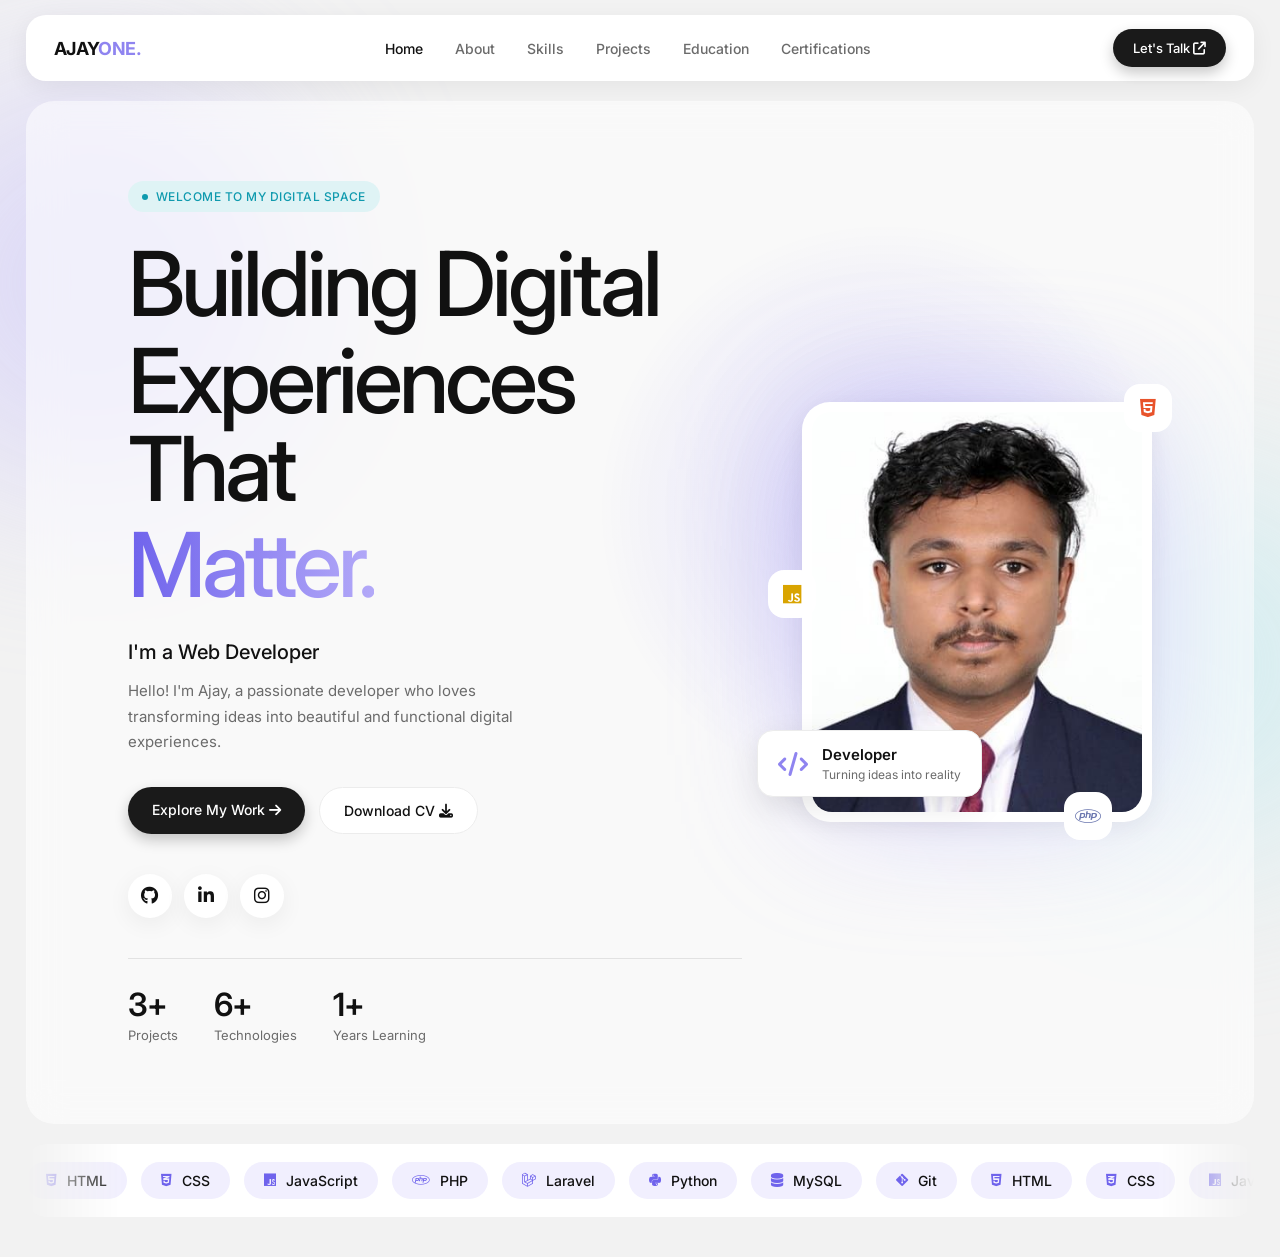
==== index.html @ 37a3a68d "Initial commit - AjayOne Portfolio" ====
<!DOCTYPE html>
<html lang="en">

<head>
    
</a>
    <meta charset="UTF-8">
    <meta name="viewport" content="width=device-width, initial-scale=1.0">
    <title>AjayOne | Developer Portfolio</title>
    <meta name="description" content="AjayOne - Personal developer portfolio showcasing skills, projects and creativity.">

    <link rel="preconnect" href="https://fonts.googleapis.com">
    <link rel="preconnect" href="https://fonts.gstatic.com" crossorigin>
    <link href="https://fonts.googleapis.com/css2?family=Inter:wght@400;500;600;700&display=swap" rel="stylesheet">

    <link rel="stylesheet" href="Assets/css/style.css">
    <link rel="stylesheet" href="Assets/css/animations.css">
    <link rel="stylesheet" href="https://cdnjs.cloudflare.com/ajax/libs/font-awesome/6.7.2/css/all.min.css">
</head>

    <!-- Effects -->
    <div class="progress"></div>
    <div class="cursor-dot"></div>
    <div class="cursor-ring"></div>
    <div class="blob blob-a" data-depth="60"></div>
    <div class="blob blob-b" data-depth="40"></div>

    <!-- Navigation -->
    <header class="header">
        <a href="#" class="logo">Ajay<span>One.</span></a>

        <nav class="navbar" id="navbar">
            <a href="index.html" class="active">Home</a>
            <a href="about.html">About</a>
            <a href="skills.html">Skills</a>
            <a href="projects.html">Projects</a>
            <a href="educations.html">Education</a>
            <a href="certifications.html">Certifications</a>
        </nav>

        <a href="contact.html" class="nav-btn" data-magnetic>Let's Talk <i class="fa-solid fa-arrow-up-right-from-square"></i></a>

        <button class="menu-btn" id="menu-btn" aria-label="Toggle navigation">
            <i class="fa-solid fa-bars"></i>
        </button>
    </header>

    <!-- Home Section -->
    <section class="home" id="home">

        <div class="home-content">

            <p class="welcome" data-reveal>
                <span></span> WELCOME TO MY DIGITAL SPACE
            </p>

            <h1>
                <b class="line" style="--i:0"><b>Building Digital</b></b>
                <b class="line" style="--i:1"><b>Experiences That</b></b>
                <b class="line" style="--i:2"><b><span>Matter.</span></b></b>
            </h1>

            <p class="typed-line" data-reveal style="--d:.5s">
                I'm a <span id="typed"></span><i class="caret"></i>
            </p>

            <p class="description" data-reveal style="--d:.6s">
                Hello! I'm Ajay, a passionate developer who loves
                transforming ideas into beautiful and functional
                digital experiences.
            </p>

            <div class="home-buttons" data-reveal style="--d:.7s">
                <a href="projects.html" class="btn primary-btn" data-magnetic>
                    Explore My Work <i class="fa-solid fa-arrow-right"></i>
                </a>
                <a href="Assets/documents/Resume.pdf" class="btn secondary-btn" data-magnetic download>
                    Download CV <i class="fa-solid fa-download"></i>
                </a>
            </div>

            <div class="social-links" data-reveal style="--d:.8s">
                <a href="#" aria-label="GitHub"><i class="fa-brands fa-github"></i></a>
                <a href="#" aria-label="LinkedIn"><i class="fa-brands fa-linkedin-in"></i></a>
                <a href="#" aria-label="Instagram"><i class="fa-brands fa-instagram"></i></a>
            </div>

            <!-- Edit these numbers -->
            <div class="stats" data-reveal style="--d:.9s">
                <div><strong data-count="4" data-suffix="+">0</strong><span>Projects</span></div>
                <div><strong data-count="8" data-suffix="+">0</strong><span>Technologies</span></div>
                <div><strong data-count="2" data-suffix="+">0</strong><span>Years Learning</span></div>
            </div>

        </div>

        <!-- Profile Image -->
        <div class="home-image" data-reveal style="--d:.4s">

            <div class="image-glow"></div>

            <div class="profile-card">
                <img src="Assets/images/profile.jpg" alt="Ajay profile">
            </div>

            <div class="chip chip-1" data-depth="40"><i class="fa-brands fa-html5"></i></div>
            <div class="chip chip-2" data-depth="55"><i class="fa-brands fa-js"></i></div>
            <div class="chip chip-3" data-depth="30"><i class="fa-brands fa-php"></i></div>

            <div class="floating-card" data-depth="25">
                <i class="fa-solid fa-code"></i>
                <div>
                    <h4>Developer</h4>
                    <p>Turning ideas into reality</p>
                </div>
            </div>

        </div>

    </section>

    <!-- Tech ticker -->
    <section class="marquee" data-reveal>
        <div class="track">
            <span><i class="fa-brands fa-html5"></i> HTML</span>
            <span><i class="fa-brands fa-css3-alt"></i> CSS</span>
            <span><i class="fa-brands fa-js"></i> JavaScript</span>
            <span><i class="fa-brands fa-php"></i> PHP</span>
            <span><i class="fa-brands fa-laravel"></i> Laravel</span>
            <span><i class="fa-brands fa-python"></i> Python</span>
            <span><i class="fa-solid fa-database"></i> MySQL</span>
            <span><i class="fa-brands fa-git-alt"></i> Git</span>
        </div>
    </section>

    <script src="Assets/js/script.js"></script>

</body>
</html>
---- Assets/css/style.css ----
/* ==========================================================
   Design tokens (colors taken from the reference design)
   ========================================================== */
:root {
    --bg: #f2f2f2;          /* soft gray page background */
    --surface: #ffffff;     /* cards, header */
    --text: #111111;        /* main text */
    --muted: #6b6b6b;       /* paragraphs */
    --dark: #1a1a1a;        /* black pill buttons */
    --border: #ececec;

    --lavender: #8f84f0;    /* purple gradient card */
    --lavender-soft: #cfc9fb;
    --teal: #0f9aae;        /* teal card / badge text */
    --teal-soft: #dff3f5;   /* badge background */

    --radius-lg: 28px;
    --radius-md: 20px;
    --shadow: 0 6px 24px rgba(0, 0, 0, 0.06);
    --shadow-btn: 0 6px 14px rgba(0, 0, 0, 0.22);
}

/* General Settings */
* {
    margin: 0;
    padding: 0;
    box-sizing: border-box;
    font-family: 'Inter', 'Helvetica Neue', Arial, sans-serif;
    scroll-behavior: smooth;
}

body {
    background: var(--bg);
    color: var(--text);
    overflow-x: hidden;
    -webkit-font-smoothing: antialiased;
}

a {
    text-decoration: none;
    color: inherit;
}

/* Navigation - floating white bar */
.header {
    width: calc(100% - 4%);
    margin: 15px auto 0;
    padding: 14px 28px;
    display: flex;
    align-items: center;
    justify-content: space-between;
    background: var(--surface);
    border-radius: var(--radius-md);
    box-shadow: var(--shadow);
    position: sticky;
    top: 15px;
    z-index: 100;
}

.logo {
    font-size: 18px;
    font-weight: 700;
    letter-spacing: -0.02em;
    text-transform: uppercase;
}

.logo span {
    color: var(--lavender);
}

.navbar {
    display: flex;
    gap: 32px;
}

.navbar a {
    color: var(--muted);
    font-size: 14px;
    font-weight: 500;
    transition: 0.3s;
}

.navbar a:hover,
.navbar a.active {
    color: var(--text);
}

.nav-btn {
    padding: 11px 20px;
    background: var(--dark);
    border-radius: 999px;
    color: #fff;
    font-size: 13px;
    font-weight: 500;
    box-shadow: var(--shadow-btn);
    transition: 0.3s;
}

.nav-btn:hover {
    transform: translateY(-2px);
    background: #000;
}

.menu-btn {
    display: none;
    background: none;
    border: none;
    color: var(--text);
    font-size: 24px;
    cursor: pointer;
}

/* Home Section */
.home {
    min-height: 88vh;
    margin: 20px 2% 0;
    padding: 80px 8%;
    display: flex;
    align-items: center;
    justify-content: space-between;
    gap: 60px;
    background: #f7f7f7;
    border-radius: var(--radius-lg);
}

.home-content {
    max-width: 650px;
}

/* "Available for work" badge */
.welcome {
    display: inline-flex;
    align-items: center;
    background: var(--teal-soft);
    color: var(--teal);
    font-size: 12px;
    font-weight: 500;
    letter-spacing: 0.04em;
    text-transform: uppercase;
    padding: 8px 14px;
    border-radius: 999px;
    margin-bottom: 28px;
}

.welcome span {
    display: inline-block;
    width: 6px;
    height: 6px;
    background: var(--teal);
    border-radius: 50%;
    margin-right: 8px;
}

.home h1 {
    font-size: clamp(48px, 7vw, 92px);
    line-height: 0.98;
    font-weight: 500;
    letter-spacing: -0.045em;
    color: var(--text);
}

.home h1 span {
    background: linear-gradient(90deg, #6f63ec, #b3a9f8);
    -webkit-background-clip: text;
    background-clip: text;
    color: transparent;
}

.description {
    color: var(--muted);
    font-size: 15px;
    line-height: 1.7;
    margin: 28px 0 32px;
    max-width: 440px;
}

/* Buttons - black pills */
.home-buttons {
    display: flex;
    gap: 14px;
    flex-wrap: wrap;
}

.btn {
    padding: 14px 24px;
    border-radius: 999px;
    font-size: 14px;
    font-weight: 500;
    transition: 0.3s;
}

.primary-btn {
    background: var(--dark);
    color: #fff;
    box-shadow: var(--shadow-btn);
}

.primary-btn:hover {
    transform: translateY(-3px);
    background: #000;
}

.secondary-btn {
    background: var(--surface);
    color: var(--text);
    border: 1px solid var(--border);
}

.secondary-btn:hover {
    border-color: var(--dark);
    transform: translateY(-3px);
}

/* Social Links - round white icon buttons */
.social-links {
    display: flex;
    gap: 12px;
    margin-top: 40px;
}

.social-links a {
    width: 44px;
    height: 44px;
    display: flex;
    align-items: center;
    justify-content: center;
    background: var(--surface);
    border-radius: 50%;
    color: var(--text);
    font-size: 18px;
    box-shadow: var(--shadow);
    transition: 0.3s;
}

.social-links a:hover {
    color: var(--lavender);
    transform: translateY(-4px);
}

/* Profile Image */
.home-image {
    position: relative;
    width: 350px;
    height: 420px;
    flex-shrink: 0;
}

.image-glow {
    position: absolute;
    inset: 20px;
    background: linear-gradient(135deg, var(--lavender), var(--lavender-soft));
    filter: blur(70px);
    opacity: 0.6;
}

.profile-card {
    position: relative;
    width: 100%;
    height: 100%;
    padding: 10px;
    border-radius: var(--radius-lg);
    overflow: hidden;
    background: var(--surface);
    box-shadow: var(--shadow);
}

.profile-card img {
    width: 100%;
    height: 100%;
    object-fit: cover;
    border-radius: 20px;
}

.floating-card {
    position: absolute;
    bottom: 25px;
    left: -45px;
    background: var(--surface);
    border: 1px solid var(--border);
    padding: 14px 20px;
    border-radius: 16px;
    display: flex;
    align-items: center;
    gap: 14px;
    box-shadow: 0 10px 30px rgba(0, 0, 0, 0.1);
}

.floating-card i {
    color: var(--lavender);
    font-size: 24px;
}

.floating-card h4 {
    font-size: 15px;
    font-weight: 600;
    color: var(--text);
}

.floating-card p {
    color: var(--muted);
    font-size: 12px;
    margin-top: 3px;
}

/* Responsive */
@media (max-width: 900px) {
    .header {
        padding: 14px 20px;
    }

    .navbar {
        gap: 18px;
    }

    .home {
        padding: 70px 6%;
    }

    .home-image {
        width: 280px;
        height: 350px;
    }
}

@media (max-width: 650px) {
    .nav-btn {
        display: none;
    }

    .menu-btn {
        display: block;
    }

    .navbar {
        display: none;
        position: absolute;
        top: 70px;
        left: 0;
        width: 100%;
        background: var(--surface);
        padding: 25px;
        border-radius: var(--radius-md);
        box-shadow: var(--shadow);
        flex-direction: column;
        text-align: center;
    }

    .navbar.show {
        display: flex;
    }

    .home {
        flex-direction: column;
        text-align: center;
        padding: 55px 7%;
    }

    .description {
        margin-left: auto;
        margin-right: auto;
    }

    .home-buttons,
    .social-links {
        justify-content: center;
    }

    .home-image {
        width: 270px;
        height: 330px;
        margin-top: 30px;
    }

    .floating-card {
        left: -15px;
    }
}

/* animations.css - load AFTER style.css */

/* Scroll progress bar */
.progress {
    position: fixed;
    top: 0;
    left: 0;
    width: 100%;
    height: 3px;
    background: linear-gradient(90deg, var(--lavender), #38bdf8);
    transform: scaleX(0);
    transform-origin: left;
    z-index: 300;
}

/* Drifting background blobs */
.blob {
    position: fixed;
    border-radius: 50%;
    filter: blur(90px);
    opacity: 0.55;
    z-index: -1;
    pointer-events: none;
    animation: drift 14s ease-in-out infinite alternate;
}

.blob-a { width: 420px; height: 420px; background: var(--lavender-soft); top: 8%; left: -120px; }
.blob-b { width: 380px; height: 380px; background: #bfeaf0; bottom: 5%; right: -100px; animation-delay: -6s; }

/* Header */
.header { transition: padding 0.3s, box-shadow 0.3s; }
.header.scrolled { padding-top: 10px; padding-bottom: 10px; box-shadow: var(--shadow-hover); }

/* Hero: glass panel + mouse spotlight */
.home {
    position: relative;
    overflow: hidden;
    background: rgba(255, 255, 255, 0.55);
    backdrop-filter: blur(18px);
}

.home::before {
    content: "";
    position: absolute;
    inset: 0;
    background: radial-gradient(480px circle at var(--mx, 70%) var(--my, 40%), rgba(143, 132, 240, 0.28), transparent 60%);
    pointer-events: none;
}

.home-content,
.home-image { position: relative; z-index: 1; }

/* Headline line-by-line reveal */
.home h1 b { font-weight: inherit; }
.line { display: block; overflow: hidden; padding-bottom: 0.1em; }
.line > b {
    display: block;
    transform: translateY(110%);
    animation: rise 0.9s cubic-bezier(0.2, 0.8, 0.2, 1) forwards;
    animation-delay: calc(var(--i) * 0.12s + 0.2s);
}

/* Animated gradient word */
.home h1 span {
    background: linear-gradient(90deg, #6f63ec, #b3a9f8, #38bdf8, #6f63ec);
    background-size: 300% auto;
    -webkit-background-clip: text;
    background-clip: text;
    animation: shine 6s linear infinite;
}

/* Typed line */
.typed-line { margin-top: 22px; font-size: 20px; font-weight: 500; color: var(--text); }
.typed-line span { color: var(--lavender-deep); }
.caret { display: inline-block; width: 2px; height: 1.1em; margin-left: 3px; vertical-align: -3px; background: var(--lavender-deep); animation: blink 1s steps(1) infinite; }
.typed-line + .description { margin-top: 14px; }

/* Scroll reveal */
[data-reveal] {
    opacity: 0;
    transform: translateY(30px);
    transition: opacity 0.8s ease, transform 0.8s cubic-bezier(0.2, 0.8, 0.2, 1);
    transition-delay: var(--d, 0s);
}
[data-reveal].in { opacity: 1; transform: none; }

/* Pulsing badge dot + glow */
.welcome span { animation: pulse 2s infinite; }
.image-glow { animation: glow 5s ease-in-out infinite alternate; }

/* 3D tilt card + glare */
.home-image { perspective: 900px; }
.profile-card { transform-style: preserve-3d; transition: transform 0.2s ease-out; }
.profile-card::after {
    content: "";
    position: absolute;
    inset: 0;
    border-radius: inherit;
    background: radial-gradient(circle at var(--gx, 50%) var(--gy, 0%), rgba(255, 255, 255, 0.4), transparent 55%);
    opacity: 0;
    transition: opacity 0.3s;
    pointer-events: none;
}
.home-image:hover .profile-card::after { opacity: 1; }

/* Floating tech chips */
.chip {
    position: absolute;
    z-index: 3;
    width: 48px;
    height: 48px;
    display: grid;
    place-items: center;
    border-radius: 16px;
    background: var(--surface);
    box-shadow: var(--shadow-hover);
    font-size: 21px;
    animation: bob 5s ease-in-out infinite;
}
.chip-1 { top: -18px; right: -20px; color: #e8532b; }
.chip-2 { top: 40%; left: -34px; color: #d9a400; animation-delay: -1.5s; }
.chip-3 { bottom: -18px; right: 40px; color: #6c78b0; animation-delay: -3s; }
.floating-card { animation: bob 6s ease-in-out infinite; }

/* Stats */
.stats { display: flex; gap: 36px; margin-top: 40px; padding-top: 26px; border-top: 1px solid #e2e2e2; }
.stats strong { display: block; font-size: 32px; font-weight: 600; letter-spacing: -0.04em; }
.stats span { color: var(--muted); font-size: 13px; }

/* Tech ticker */
.marquee {
    margin: 20px 2% 40px;
    padding: 18px 0;
    overflow: hidden;
    border-radius: var(--radius-md);
    background: var(--surface);
    box-shadow: var(--shadow);
    -webkit-mask-image: linear-gradient(90deg, transparent, #000 8%, #000 92%, transparent);
    mask-image: linear-gradient(90deg, transparent, #000 8%, #000 92%, transparent);
}
.track { display: flex; gap: 14px; width: max-content; animation: scroll 28s linear infinite; }
.marquee:hover .track { animation-play-state: paused; }
.track span {
    display: inline-flex;
    align-items: center;
    gap: 10px;
    padding: 10px 20px;
    border-radius: 999px;
    background: var(--lavender-tint, #f1effe);
    color: var(--text);
    font-size: 14px;
    font-weight: 500;
    white-space: nowrap;
    transition: 0.3s;
}
.track span:hover { background: var(--dark); color: #fff; }
.track i { color: var(--lavender-deep, #6f63ec); }
.track span:hover i { color: #fff; }

/* Button ripple */
.btn { position: relative; overflow: hidden; }
.ripple {
    position: absolute;
    width: 20px;
    height: 20px;
    margin: -10px 0 0 -10px;
    border-radius: 50%;
    background: rgba(255, 255, 255, 0.5);
    pointer-events: none;
    animation: ripple 0.6s ease-out forwards;
}
.secondary-btn .ripple { background: rgba(143, 132, 240, 0.35); }

/* Custom cursor (mouse devices only) */
.cursor-dot,
.cursor-ring {
    position: fixed;
    top: 0;
    left: 0;
    z-index: 999;
    border-radius: 50%;
    pointer-events: none;
    opacity: 0;
    transition: opacity 0.3s, width 0.25s, height 0.25s, margin 0.25s, background 0.25s;
}
.cursor-dot { width: 8px; height: 8px; margin: -4px 0 0 -4px; background: var(--dark); }
.cursor-ring { width: 38px; height: 38px; margin: -19px 0 0 -19px; border: 1.5px solid var(--lavender); }
.cursor-ring.hover { width: 64px; height: 64px; margin: -32px 0 0 -32px; background: rgba(143, 132, 240, 0.18); }
.has-cursor .cursor-dot,
.has-cursor .cursor-ring { opacity: 1; }
.has-cursor, .has-cursor a, .has-cursor button { cursor: none; }

/* Keyframes */
@keyframes rise { to { transform: none; } }
@keyframes shine { to { background-position: 300% center; } }
@keyframes blink { 50% { opacity: 0; } }
@keyframes drift { to { transform: translate(60px, -40px) scale(1.15); } }
@keyframes bob { 50% { transform: translateY(-12px); } }
@keyframes glow { to { opacity: 0.75; transform: scale(1.08); } }
@keyframes scroll { to { transform: translateX(-50%); } }
@keyframes ripple { to { transform: scale(18); opacity: 0; } }
@keyframes pulse {
    0% { box-shadow: 0 0 0 0 rgba(15, 154, 174, 0.5); }
    100% { box-shadow: 0 0 0 10px rgba(15, 154, 174, 0); }
}

/* Responsive */
@media (pointer: coarse) { .cursor-dot, .cursor-ring { display: none; } }
@media (max-width: 650px) {
    .stats { justify-content: center; gap: 24px; }
    .chip-2 { left: -14px; }
    .chip-1 { right: -10px; }
    .typed-line { font-size: 17px; }
}

@media (prefers-reduced-motion: reduce) {
    *, *::before, *::after { animation: none !important; transition: none !important; }
    .line > b, [data-reveal] { opacity: 1; transform: none; }
}
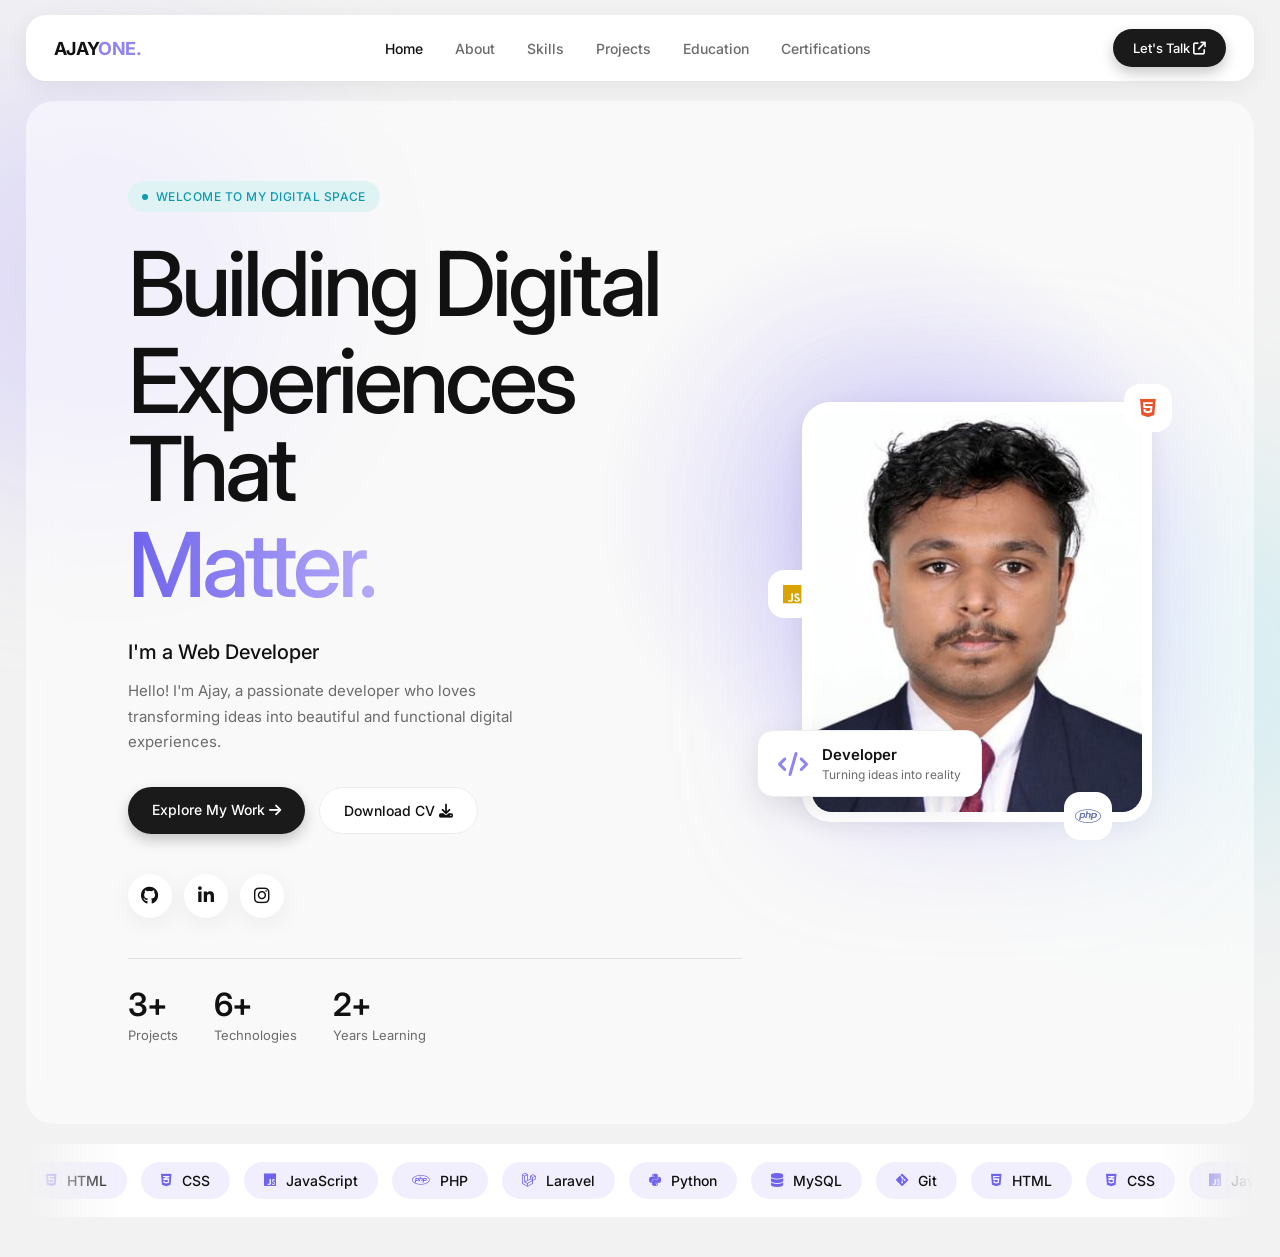
==== commit 17a4d485: "Updated portfolio Website" ====
--- a/index.html
+++ b/index.html
@@ -1,139 +1,261 @@
+
 <!DOCTYPE html>
 <html lang="en">
 
 <head>
-    
-</a>
     <meta charset="UTF-8">
     <meta name="viewport" content="width=device-width, initial-scale=1.0">
+
     <title>AjayOne | Developer Portfolio</title>
-    <meta name="description" content="AjayOne - Personal developer portfolio showcasing skills, projects and creativity.">
-
+
+    <meta name="description"
+        content="AjayOne - Personal developer portfolio showcasing skills, projects and creativity.">
+
+    <!-- Google Fonts -->
     <link rel="preconnect" href="https://fonts.googleapis.com">
     <link rel="preconnect" href="https://fonts.gstatic.com" crossorigin>
-    <link href="https://fonts.googleapis.com/css2?family=Inter:wght@400;500;600;700&display=swap" rel="stylesheet">
-
+    <link href="https://fonts.googleapis.com/css2?family=Inter:wght@400;500;600;700&display=swap"
+        rel="stylesheet">
+
+    <!-- CSS -->
     <link rel="stylesheet" href="Assets/css/style.css">
     <link rel="stylesheet" href="Assets/css/animations.css">
-    <link rel="stylesheet" href="https://cdnjs.cloudflare.com/ajax/libs/font-awesome/6.7.2/css/all.min.css">
+
+    <!-- Font Awesome -->
+    <link rel="stylesheet"
+        href="https://cdnjs.cloudflare.com/ajax/libs/font-awesome/6.7.2/css/all.min.css">
 </head>
+
+<body>
 
     <!-- Effects -->
     <div class="progress"></div>
     <div class="cursor-dot"></div>
     <div class="cursor-ring"></div>
+
     <div class="blob blob-a" data-depth="60"></div>
     <div class="blob blob-b" data-depth="40"></div>
 
     <!-- Navigation -->
     <header class="header">
-        <a href="#" class="logo">Ajay<span>One.</span></a>
-
-        <nav class="navbar" id="navbar">
+
+        <a href="index.html" class="logo">
+            Ajay<span>One.</span>
+        </a>
+
+        <nav class="navbar" id="navbar" aria-label="Main navigation">
+
             <a href="index.html" class="active">Home</a>
+
             <a href="about.html">About</a>
+
             <a href="skills.html">Skills</a>
+
             <a href="projects.html">Projects</a>
+
             <a href="educations.html">Education</a>
+
             <a href="certifications.html">Certifications</a>
+
         </nav>
 
-        <a href="contact.html" class="nav-btn" data-magnetic>Let's Talk <i class="fa-solid fa-arrow-up-right-from-square"></i></a>
-
-        <button class="menu-btn" id="menu-btn" aria-label="Toggle navigation">
+        <a href="contact.html" class="nav-btn" data-magnetic>
+            Let's Talk
+            <i class="fa-solid fa-arrow-up-right-from-square"></i>
+        </a>
+
+        <!-- Mobile Menu Button -->
+        <button
+            class="menu-btn"
+            id="menu-btn"
+            type="button"
+            aria-label="Open navigation menu"
+            aria-controls="navbar"
+            aria-expanded="false">
+
             <i class="fa-solid fa-bars"></i>
+
         </button>
+
     </header>
 
     <!-- Home Section -->
-    <section class="home" id="home">
-
-        <div class="home-content">
-
-            <p class="welcome" data-reveal>
-                <span></span> WELCOME TO MY DIGITAL SPACE
-            </p>
-
-            <h1>
-                <b class="line" style="--i:0"><b>Building Digital</b></b>
-                <b class="line" style="--i:1"><b>Experiences That</b></b>
-                <b class="line" style="--i:2"><b><span>Matter.</span></b></b>
-            </h1>
-
-            <p class="typed-line" data-reveal style="--d:.5s">
-                I'm a <span id="typed"></span><i class="caret"></i>
-            </p>
-
-            <p class="description" data-reveal style="--d:.6s">
-                Hello! I'm Ajay, a passionate developer who loves
-                transforming ideas into beautiful and functional
-                digital experiences.
-            </p>
-
-            <div class="home-buttons" data-reveal style="--d:.7s">
-                <a href="projects.html" class="btn primary-btn" data-magnetic>
-                    Explore My Work <i class="fa-solid fa-arrow-right"></i>
-                </a>
-                <a href="Assets/documents/Resume.pdf" class="btn secondary-btn" data-magnetic download>
-                    Download CV <i class="fa-solid fa-download"></i>
-                </a>
+    <main>
+
+        <section class="home" id="home">
+
+            <div class="home-content">
+
+                <p class="welcome" data-reveal>
+                    <span></span>
+                    WELCOME TO MY DIGITAL SPACE
+                </p>
+
+                <h1>
+
+                    <b class="line" style="--i:0">
+                        <b>Building Digital</b>
+                    </b>
+
+                    <b class="line" style="--i:1">
+                        <b>Experiences That</b>
+                    </b>
+
+                    <b class="line" style="--i:2">
+                        <b><span>Matter.</span></b>
+                    </b>
+
+                </h1>
+
+                <p class="typed-line" data-reveal style="--d:.5s">
+                    I'm a <span id="typed"></span><i class="caret"></i>
+                </p>
+
+                <p class="description" data-reveal style="--d:.6s">
+                    Hello! I'm Ajay, a passionate developer who loves
+                    transforming ideas into beautiful and functional
+                    digital experiences.
+                </p>
+
+                <!-- Buttons -->
+                <div class="home-buttons" data-reveal style="--d:.7s">
+
+                    <a href="projects.html" class="btn primary-btn" data-magnetic>
+                        Explore My Work
+                        <i class="fa-solid fa-arrow-right"></i>
+                    </a>
+
+                    <a href="Assets/documents/Resume.pdf"
+                        class="btn secondary-btn"
+                        data-magnetic
+                        download>
+
+                        Download CV
+                        <i class="fa-solid fa-download"></i>
+
+                    </a>
+
+                </div>
+
+                <!-- Social Links -->
+                <div class="social-links" data-reveal style="--d:.8s">
+
+                    <a href="#"
+                        aria-label="GitHub"
+                        target="_blank"
+                        rel="noopener noreferrer">
+                        <i class="fa-brands fa-github"></i>
+                    </a>
+
+                    <a href="#"
+                        aria-label="LinkedIn"
+                        target="_blank"
+                        rel="noopener noreferrer">
+                        <i class="fa-brands fa-linkedin-in"></i>
+                    </a>
+
+                    <a href="#"
+                        aria-label="Instagram"
+                        target="_blank"
+                        rel="noopener noreferrer">
+                        <i class="fa-brands fa-instagram"></i>
+                    </a>
+
+                </div>
+
+                <!-- Statistics -->
+                <div class="stats" data-reveal style="--d:.9s">
+
+                    <div>
+                        <strong data-count="4" data-suffix="+">0</strong>
+                        <span>Projects</span>
+                    </div>
+
+                    <div>
+                        <strong data-count="8" data-suffix="+">0</strong>
+                        <span>Technologies</span>
+                    </div>
+
+                    <div>
+                        <strong data-count="2" data-suffix="+">0</strong>
+                        <span>Years Learning</span>
+                    </div>
+
+                </div>
+
             </div>
 
-            <div class="social-links" data-reveal style="--d:.8s">
-                <a href="#" aria-label="GitHub"><i class="fa-brands fa-github"></i></a>
-                <a href="#" aria-label="LinkedIn"><i class="fa-brands fa-linkedin-in"></i></a>
-                <a href="#" aria-label="Instagram"><i class="fa-brands fa-instagram"></i></a>
+            <!-- Profile Image -->
+            <div class="home-image" data-reveal style="--d:.4s">
+
+                <div class="image-glow"></div>
+
+                <div class="profile-card">
+
+                    <img src="Assets/images/profile.jpg"
+                        alt="Ajay profile"
+                        loading="eager">
+
+                </div>
+
+                <!-- Floating Technology Icons -->
+                <div class="chip chip-1" data-depth="40">
+                    <i class="fa-brands fa-html5"></i>
+                </div>
+
+                <div class="chip chip-2" data-depth="55">
+                    <i class="fa-brands fa-js"></i>
+                </div>
+
+                <div class="chip chip-3" data-depth="30">
+                    <i class="fa-brands fa-php"></i>
+                </div>
+
+                <!-- Developer Card -->
+                <div class="floating-card" data-depth="25">
+
+                    <i class="fa-solid fa-code"></i>
+
+                    <div>
+                        <h4>Developer</h4>
+                        <p>Turning ideas into reality</p>
+                    </div>
+
+                </div>
+
             </div>
 
-            <!-- Edit these numbers -->
-            <div class="stats" data-reveal style="--d:.9s">
-                <div><strong data-count="4" data-suffix="+">0</strong><span>Projects</span></div>
-                <div><strong data-count="8" data-suffix="+">0</strong><span>Technologies</span></div>
-                <div><strong data-count="2" data-suffix="+">0</strong><span>Years Learning</span></div>
+        </section>
+
+        <!-- Technology Marquee -->
+        <section class="marquee" data-reveal>
+
+            <div class="track">
+
+                <span><i class="fa-brands fa-html5"></i> HTML</span>
+
+                <span><i class="fa-brands fa-css3-alt"></i> CSS</span>
+
+                <span><i class="fa-brands fa-js"></i> JavaScript</span>
+
+                <span><i class="fa-brands fa-php"></i> PHP</span>
+
+                <span><i class="fa-brands fa-laravel"></i> Laravel</span>
+
+                <span><i class="fa-brands fa-python"></i> Python</span>
+
+                <span><i class="fa-solid fa-database"></i> MySQL</span>
+
+                <span><i class="fa-brands fa-git-alt"></i> Git</span>
+
             </div>
 
-        </div>
-
-        <!-- Profile Image -->
-        <div class="home-image" data-reveal style="--d:.4s">
-
-            <div class="image-glow"></div>
-
-            <div class="profile-card">
-                <img src="Assets/images/profile.jpg" alt="Ajay profile">
-            </div>
-
-            <div class="chip chip-1" data-depth="40"><i class="fa-brands fa-html5"></i></div>
-            <div class="chip chip-2" data-depth="55"><i class="fa-brands fa-js"></i></div>
-            <div class="chip chip-3" data-depth="30"><i class="fa-brands fa-php"></i></div>
-
-            <div class="floating-card" data-depth="25">
-                <i class="fa-solid fa-code"></i>
-                <div>
-                    <h4>Developer</h4>
-                    <p>Turning ideas into reality</p>
-                </div>
-            </div>
-
-        </div>
-
-    </section>
-
-    <!-- Tech ticker -->
-    <section class="marquee" data-reveal>
-        <div class="track">
-            <span><i class="fa-brands fa-html5"></i> HTML</span>
-            <span><i class="fa-brands fa-css3-alt"></i> CSS</span>
-            <span><i class="fa-brands fa-js"></i> JavaScript</span>
-            <span><i class="fa-brands fa-php"></i> PHP</span>
-            <span><i class="fa-brands fa-laravel"></i> Laravel</span>
-            <span><i class="fa-brands fa-python"></i> Python</span>
-            <span><i class="fa-solid fa-database"></i> MySQL</span>
-            <span><i class="fa-brands fa-git-alt"></i> Git</span>
-        </div>
-    </section>
-
+        </section>
+
+    </main>
+
+    <!-- JavaScript -->
     <script src="Assets/js/script.js"></script>
 
 </body>
-</html>+</html>
--- a/Assets/css/style.css
+++ b/Assets/css/style.css
@@ -594,4 +594,164 @@
 @media (prefers-reduced-motion: reduce) {
     *, *::before, *::after { animation: none !important; transition: none !important; }
     .line > b, [data-reveal] { opacity: 1; transform: none; }
-}+}
+
+
+/* ================================
+   MOBILE RESPONSIVE NAVIGATION
+================================ */
+
+.menu-btn {
+    display: none;
+    background: transparent;
+    border: none;
+    color: #ffffff;
+    font-size: 24px;
+    cursor: pointer;
+    z-index: 1001;
+}
+
+/* Tablet and mobile */
+@media (max-width: 900px) {
+
+    .header {
+        padding: 15px 5%;
+        display: flex;
+        align-items: center;
+        justify-content: space-between;
+    }
+
+    .menu-btn {
+        display: block;
+    }
+
+    .nav-btn {
+        display: none;
+    }
+
+    .navbar {
+        position: absolute;
+        top: 100%;
+        left: 0;
+        width: 100%;
+        background: #15152b;
+        display: flex;
+        flex-direction: column;
+        align-items: center;
+        gap: 0;
+        padding: 10px 0;
+
+        visibility: hidden;
+        opacity: 0;
+        transform: translateY(-10px);
+        pointer-events: none;
+
+        transition: 0.3s ease;
+        z-index: 1000;
+    }
+
+    .navbar.active {
+        visibility: visible;
+        opacity: 1;
+        transform: translateY(0);
+        pointer-events: auto;
+    }
+
+    .navbar a {
+        display: block;
+        width: 100%;
+        text-align: center;
+        padding: 15px;
+        font-size: 16px;
+    }
+
+    .navbar a:hover,
+    .navbar a.active {
+        color: #a99aff;
+        background: rgba(255,255,255,0.05);
+    }
+}
+
+/* Mobile home section */
+@media (max-width: 768px) {
+
+    .home {
+        display: flex;
+        flex-direction: column;
+        text-align: center;
+        padding: 120px 6% 50px;
+        gap: 45px;
+    }
+
+    .home-content {
+        width: 100%;
+    }
+
+    .home-content h1 {
+        font-size: clamp(35px, 9vw, 52px);
+    }
+
+    .description {
+        font-size: 15px;
+        line-height: 1.7;
+    }
+
+    .home-buttons {
+        justify-content: center;
+        flex-wrap: wrap;
+    }
+
+    .social-links {
+        justify-content: center;
+    }
+
+    .stats {
+        justify-content: center;
+        flex-wrap: wrap;
+        gap: 25px;
+    }
+
+    .home-image {
+        width: 100%;
+        max-width: 350px;
+        margin: auto;
+    }
+
+    .profile-card img {
+        max-width: 100%;
+    }
+
+    .marquee {
+        overflow: hidden;
+        width: 100%;
+    }
+}
+
+/* Small mobile screens */
+@media (max-width: 480px) {
+
+    .logo {
+        font-size: 23px;
+    }
+
+    .home {
+        padding-top: 105px;
+    }
+
+    .home-content h1 {
+        font-size: 35px;
+    }
+
+    .home-buttons .btn {
+        width: 100%;
+        justify-content: center;
+    }
+
+    .stats {
+        gap: 18px;
+    }
+
+    .floating-card {
+        transform: scale(0.85);
+    }
+}
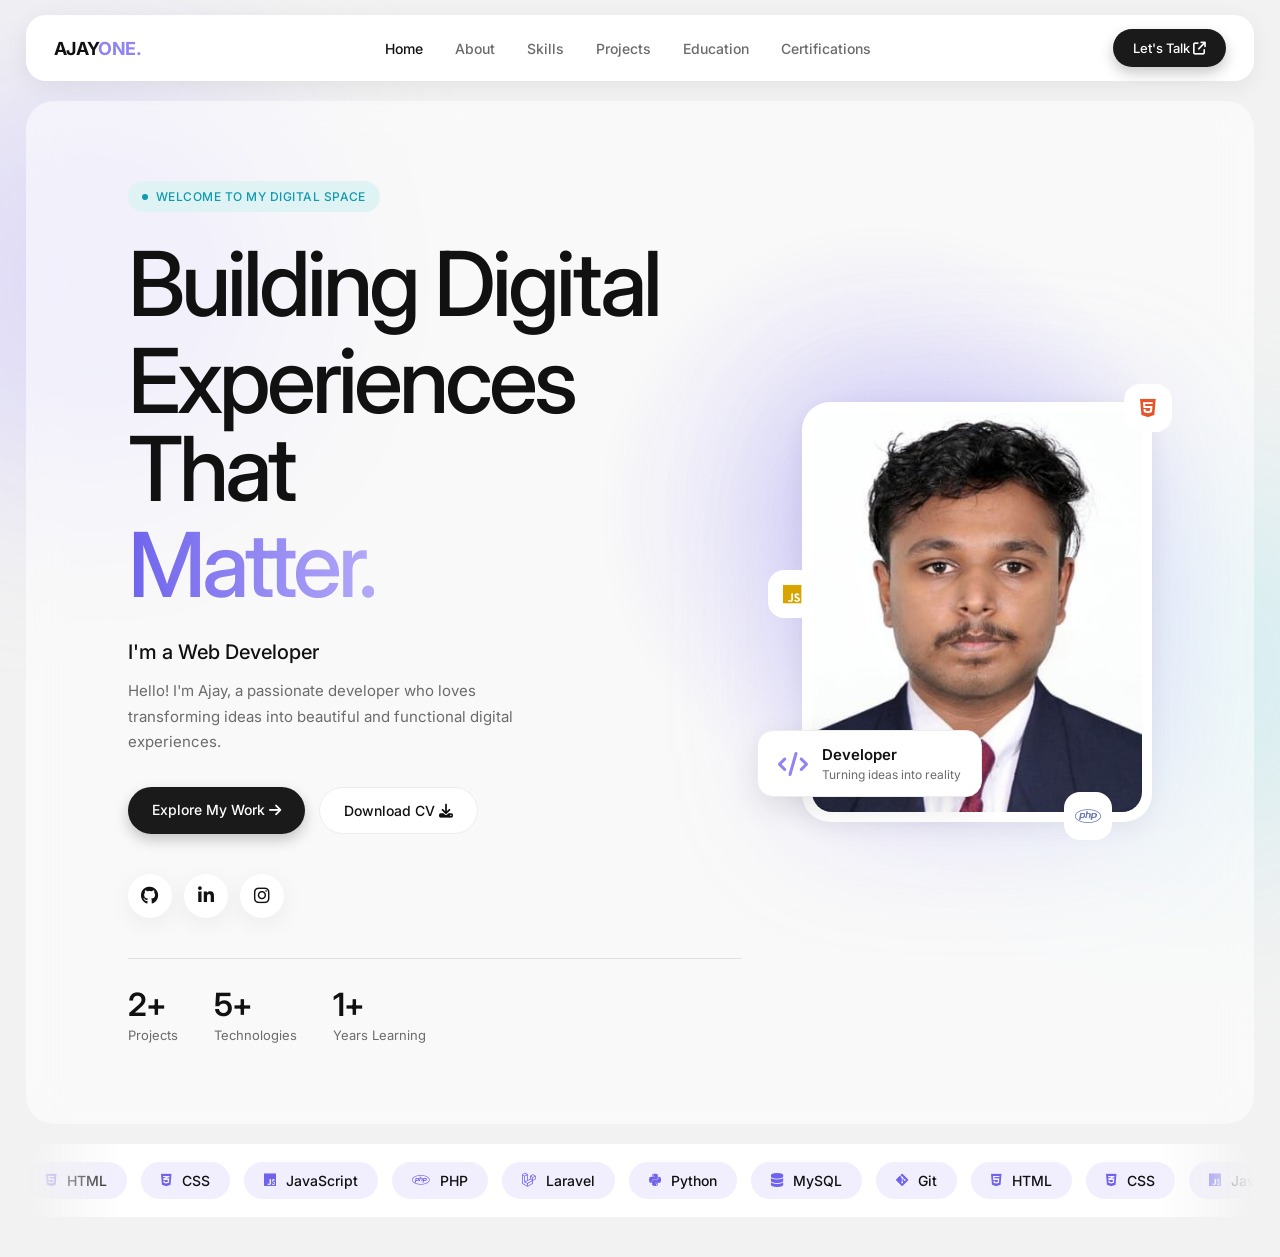
==== commit 29f3d8b2: "Updated portfolio Website" ====
--- a/index.html
+++ b/index.html
@@ -7,10 +7,10 @@
     <meta name="viewport" content="width=device-width, initial-scale=1.0">
 
     <title>AjayOne | Developer Portfolio</title>
-
+    <link rel="icon" type="image/png" href="Assets/images/logo.png">
     <meta name="description"
         content="AjayOne - Personal developer portfolio showcasing skills, projects and creativity.">
-
+    <link rel="icon" href="./Assets/images/logo.png?v=2" type="image/png">
     <!-- Google Fonts -->
     <link rel="preconnect" href="https://fonts.googleapis.com">
     <link rel="preconnect" href="https://fonts.gstatic.com" crossorigin>
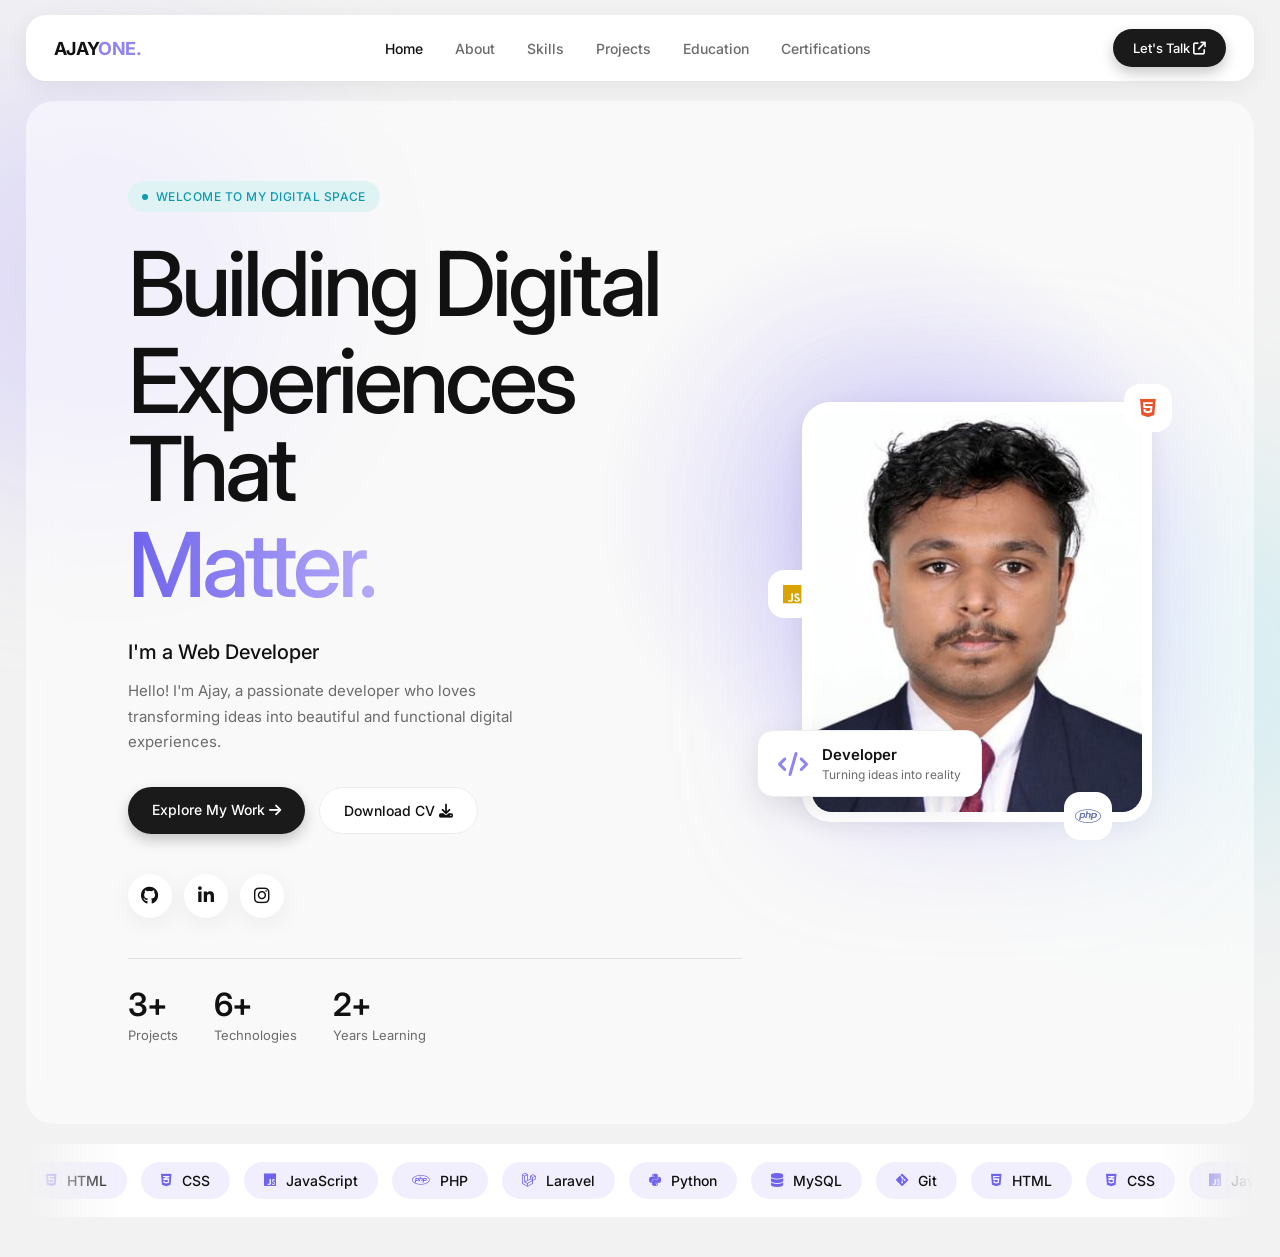
==== commit fc163ff8: "Updated portfolio Website" ====
--- a/index.html
+++ b/index.html
@@ -20,6 +20,7 @@
     <!-- CSS -->
     <link rel="stylesheet" href="Assets/css/style.css">
     <link rel="stylesheet" href="Assets/css/animations.css">
+    <link rel="stylesheet" href="Assets/css/header.css">
 
     <!-- Font Awesome -->
     <link rel="stylesheet"
@@ -256,6 +257,7 @@
 
     <!-- JavaScript -->
     <script src="Assets/js/script.js"></script>
+    <script src="Assets/js/header.js"></script>
 
 </body>
 </html>
--- a/Assets/css/style.css
+++ b/Assets/css/style.css
@@ -597,161 +597,4 @@
 }
 
 
-/* ================================
-   MOBILE RESPONSIVE NAVIGATION
-================================ */
-
-.menu-btn {
-    display: none;
-    background: transparent;
-    border: none;
-    color: #ffffff;
-    font-size: 24px;
-    cursor: pointer;
-    z-index: 1001;
-}
-
-/* Tablet and mobile */
-@media (max-width: 900px) {
-
-    .header {
-        padding: 15px 5%;
-        display: flex;
-        align-items: center;
-        justify-content: space-between;
-    }
-
-    .menu-btn {
-        display: block;
-    }
-
-    .nav-btn {
-        display: none;
-    }
-
-    .navbar {
-        position: absolute;
-        top: 100%;
-        left: 0;
-        width: 100%;
-        background: #15152b;
-        display: flex;
-        flex-direction: column;
-        align-items: center;
-        gap: 0;
-        padding: 10px 0;
-
-        visibility: hidden;
-        opacity: 0;
-        transform: translateY(-10px);
-        pointer-events: none;
-
-        transition: 0.3s ease;
-        z-index: 1000;
-    }
-
-    .navbar.active {
-        visibility: visible;
-        opacity: 1;
-        transform: translateY(0);
-        pointer-events: auto;
-    }
-
-    .navbar a {
-        display: block;
-        width: 100%;
-        text-align: center;
-        padding: 15px;
-        font-size: 16px;
-    }
-
-    .navbar a:hover,
-    .navbar a.active {
-        color: #a99aff;
-        background: rgba(255,255,255,0.05);
-    }
-}
-
-/* Mobile home section */
-@media (max-width: 768px) {
-
-    .home {
-        display: flex;
-        flex-direction: column;
-        text-align: center;
-        padding: 120px 6% 50px;
-        gap: 45px;
-    }
-
-    .home-content {
-        width: 100%;
-    }
-
-    .home-content h1 {
-        font-size: clamp(35px, 9vw, 52px);
-    }
-
-    .description {
-        font-size: 15px;
-        line-height: 1.7;
-    }
-
-    .home-buttons {
-        justify-content: center;
-        flex-wrap: wrap;
-    }
-
-    .social-links {
-        justify-content: center;
-    }
-
-    .stats {
-        justify-content: center;
-        flex-wrap: wrap;
-        gap: 25px;
-    }
-
-    .home-image {
-        width: 100%;
-        max-width: 350px;
-        margin: auto;
-    }
-
-    .profile-card img {
-        max-width: 100%;
-    }
-
-    .marquee {
-        overflow: hidden;
-        width: 100%;
-    }
-}
-
-/* Small mobile screens */
-@media (max-width: 480px) {
-
-    .logo {
-        font-size: 23px;
-    }
-
-    .home {
-        padding-top: 105px;
-    }
-
-    .home-content h1 {
-        font-size: 35px;
-    }
-
-    .home-buttons .btn {
-        width: 100%;
-        justify-content: center;
-    }
-
-    .stats {
-        gap: 18px;
-    }
-
-    .floating-card {
-        transform: scale(0.85);
-    }
-}
+
--- a/Assets/css/header.css
+++ b/Assets/css/header.css
@@ -0,0 +1,79 @@
+/* Hamburger Menu Button */
+.menu-btn {
+    display: none;
+    background: transparent;
+    border: none;
+    color: #5145b8;
+    font-size: 25px;
+    cursor: pointer;
+    z-index: 1002;
+}
+
+/* Mobile Responsive Navigation */
+@media (max-width: 768px) {
+
+    .header {
+        padding: 15px 5%;
+        position: relative;
+    }
+
+    .menu-btn {
+        display: block;
+    }
+
+    .navbar {
+        position: absolute;
+        top: 100%;
+        left: 0;
+        width: 100%;
+        background: #ffffff;
+
+        display: flex;
+        flex-direction: column;
+        align-items: center;
+        gap: 0;
+
+        padding: 10px 0;
+        box-shadow: 0 10px 20px rgba(0, 0, 0, 0.08);
+
+        opacity: 0;
+        visibility: hidden;
+        pointer-events: none;
+
+        transform: translateY(-10px);
+        transition: 0.3s ease;
+
+        z-index: 1001;
+    }
+
+    /* IMPORTANT: Must match JavaScript */
+    .navbar.show {
+        opacity: 1;
+        visibility: visible;
+        pointer-events: auto;
+        transform: translateY(0);
+    }
+
+    .navbar a {
+        display: block;
+        width: 100%;
+        text-align: center;
+        padding: 14px 0;
+    }
+
+    .nav-btn {
+        display: none;
+    }
+}
+
+/* Smaller screens */
+@media (max-width: 480px) {
+
+    .logo {
+        font-size: 22px;
+    }
+
+    .menu-btn {
+        font-size: 23px;
+    }
+}
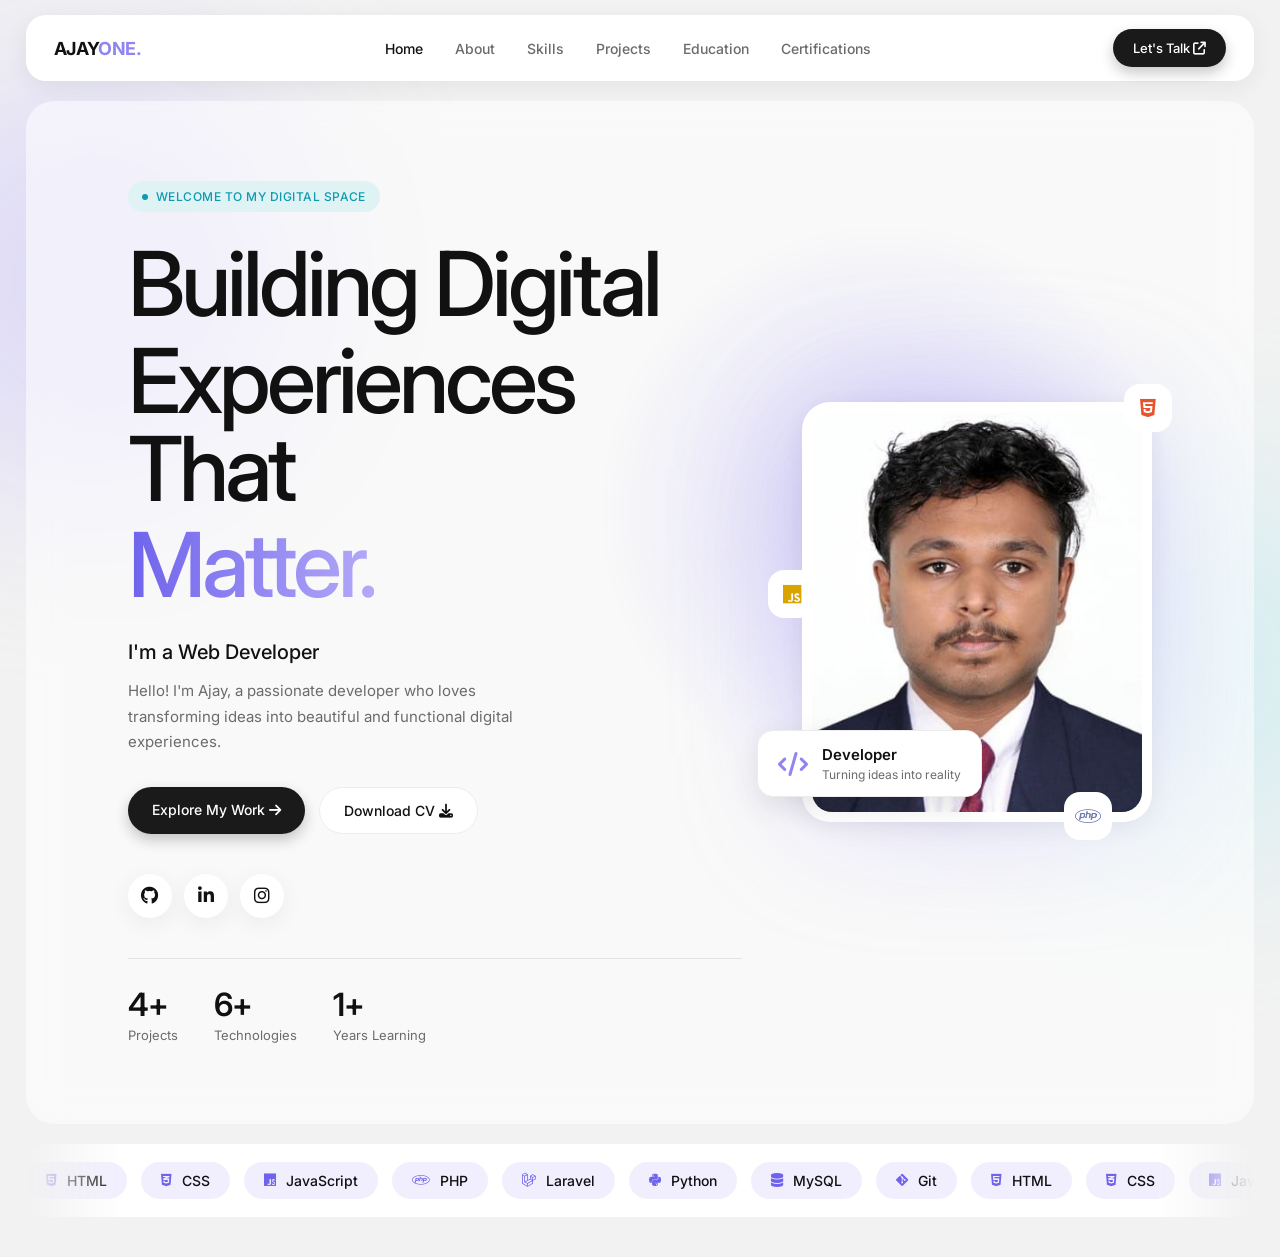
==== commit e0d4488b: "updated" ====
--- a/index.html
+++ b/index.html
@@ -168,7 +168,7 @@
                 <div class="stats" data-reveal style="--d:.9s">
 
                     <div>
-                        <strong data-count="4" data-suffix="+">0</strong>
+                        <strong data-count="6" data-suffix="+">0</strong>
                         <span>Projects</span>
                     </div>
 
--- a/Assets/css/header.css
+++ b/Assets/css/header.css
@@ -77,3 +77,4 @@
         font-size: 23px;
     }
 }
+
